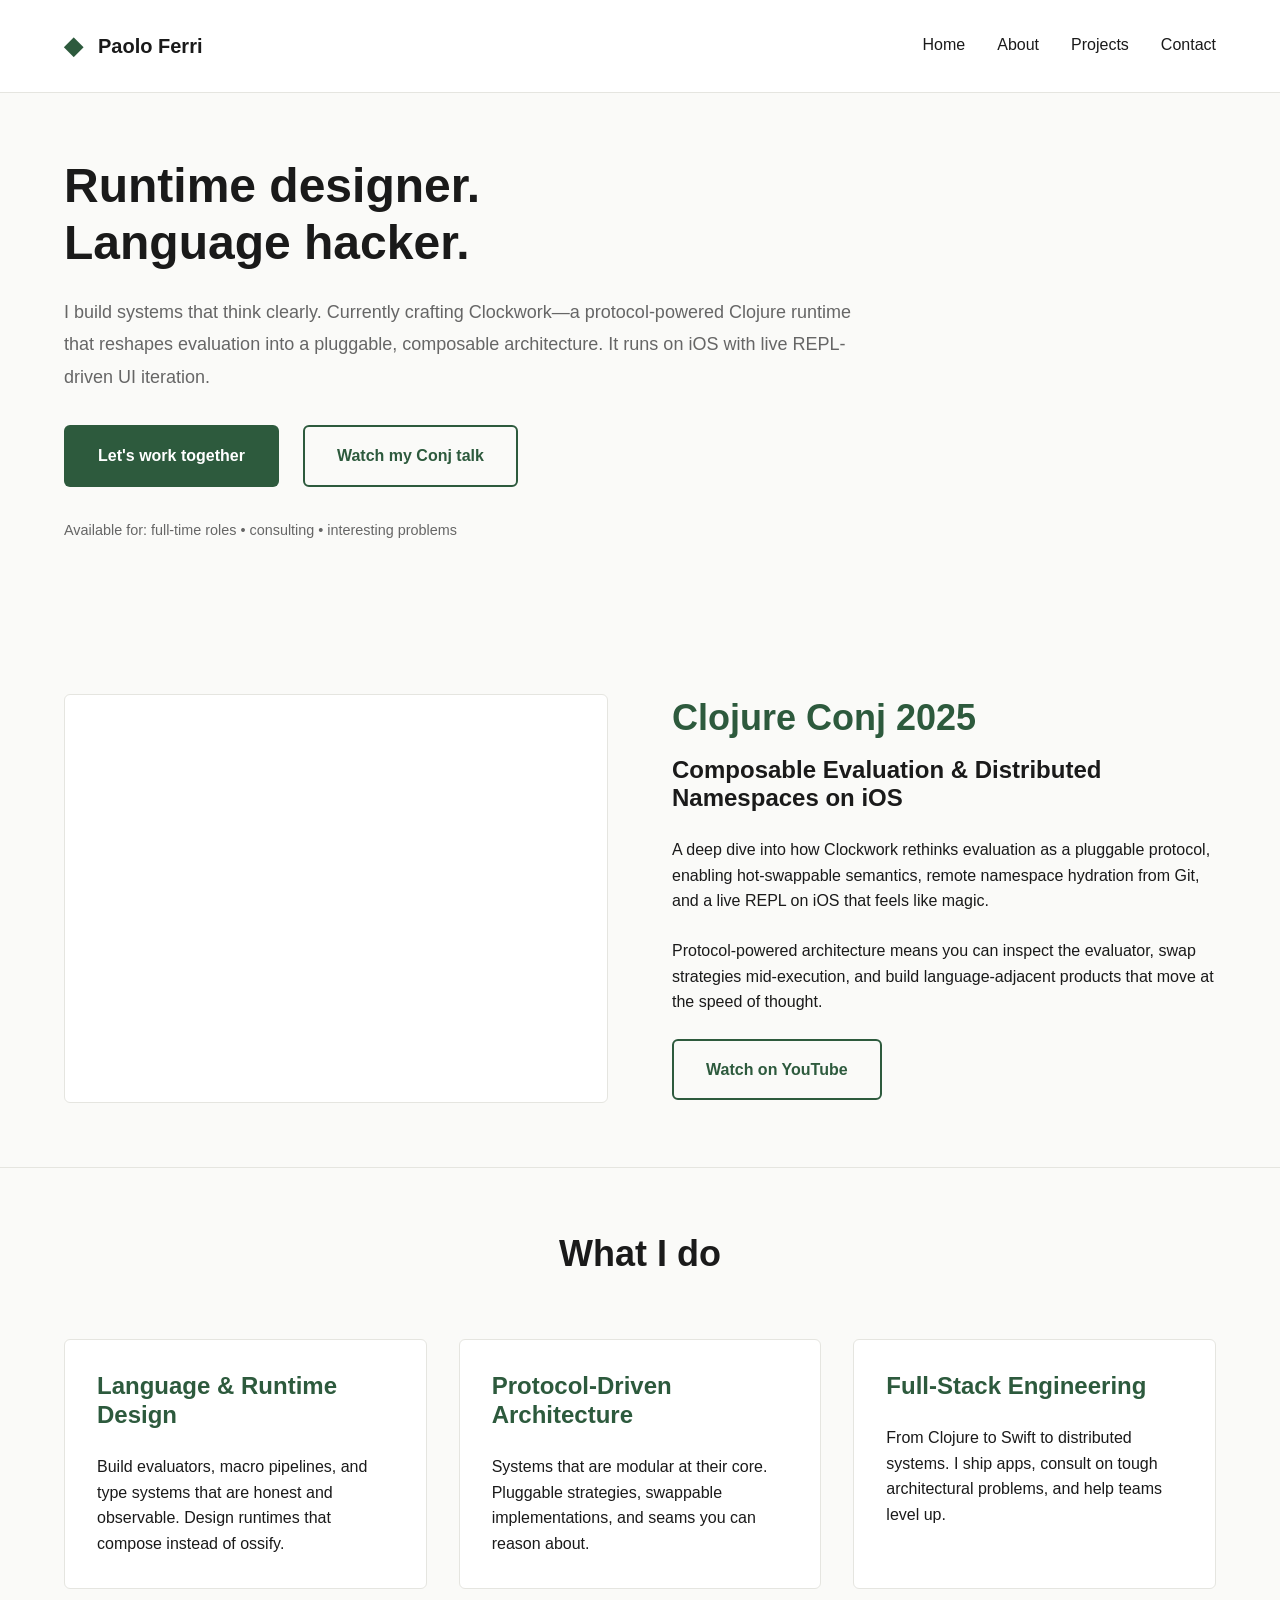
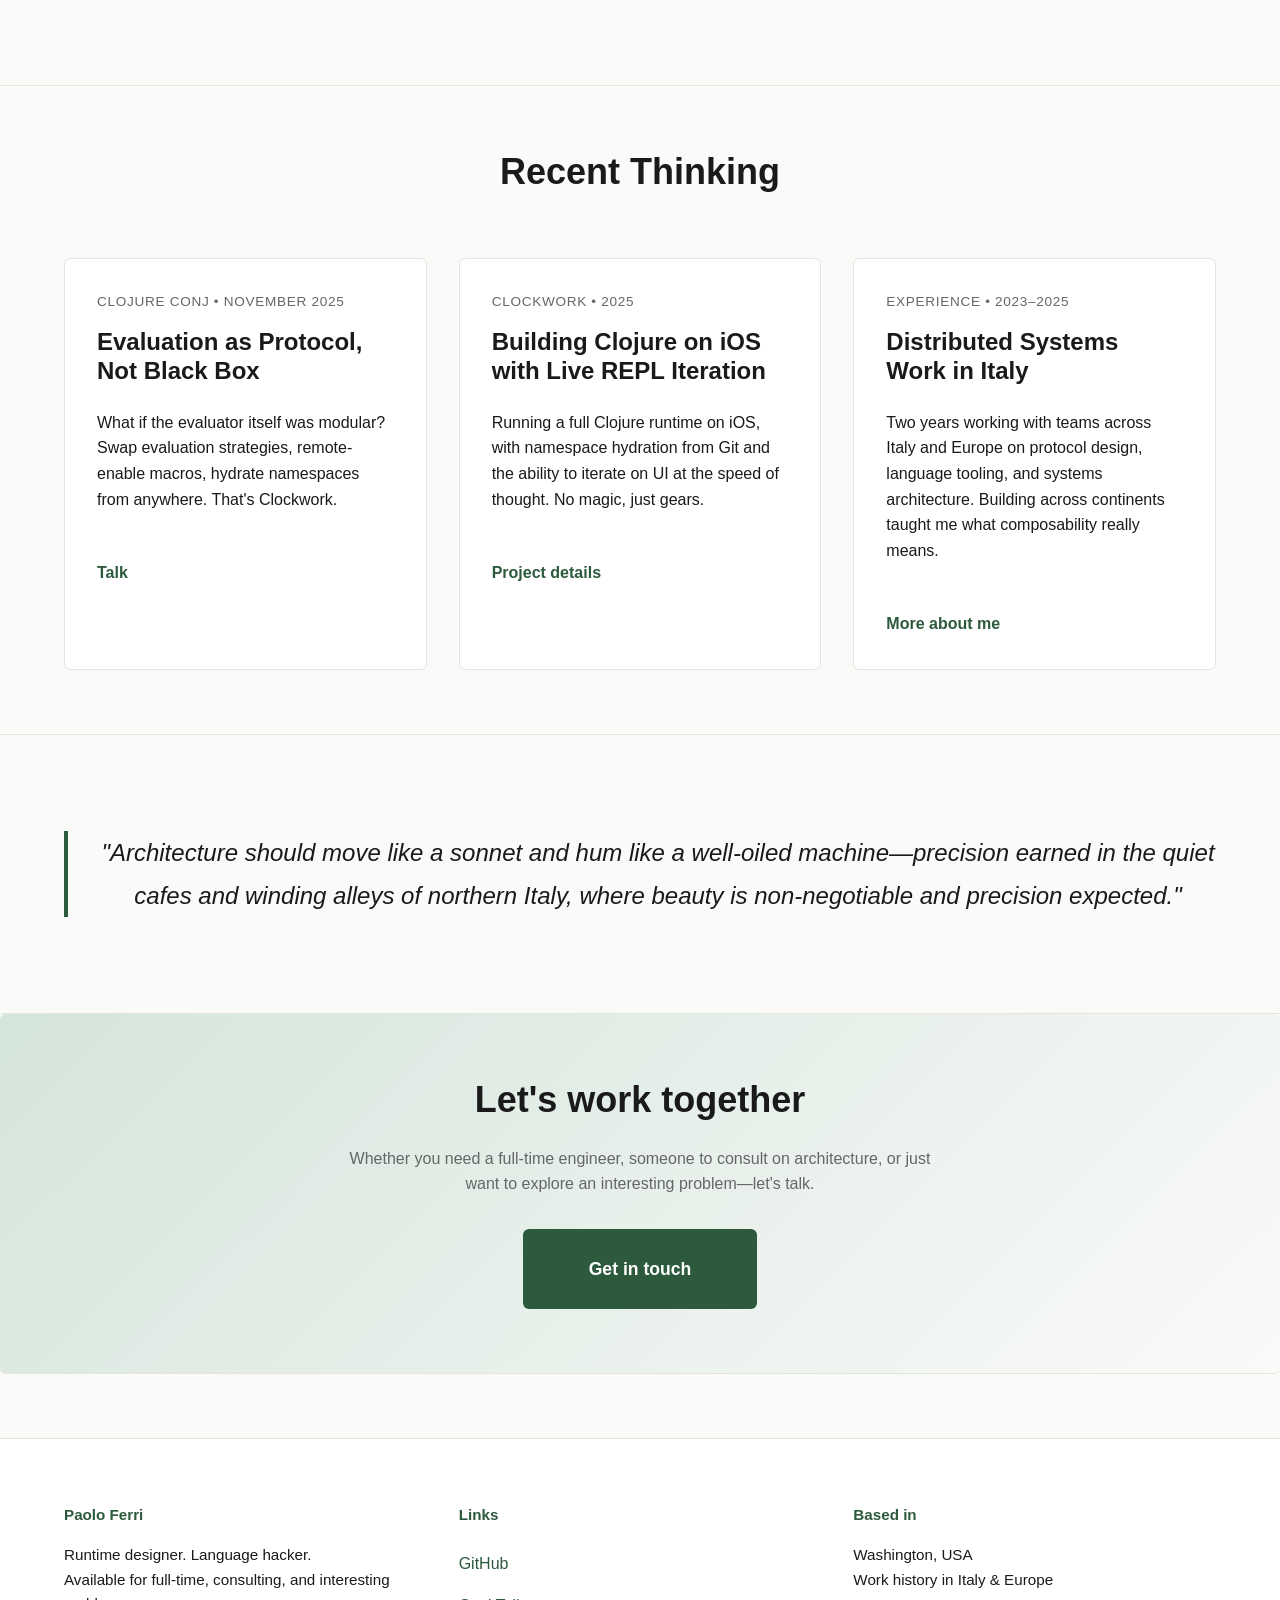
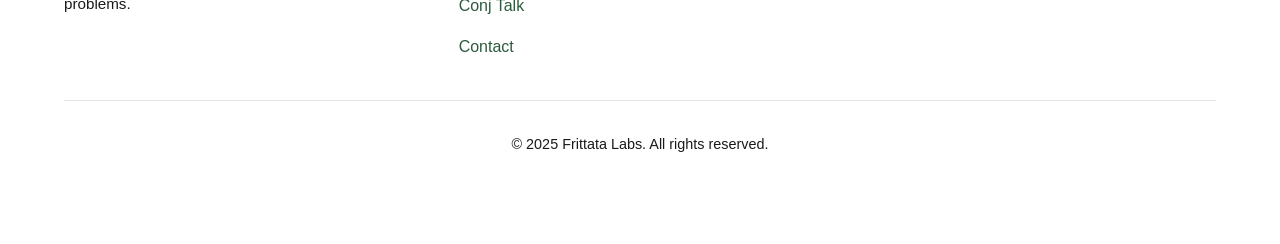
==== index.html @ f7609c2f "Rename homepage to index" ====
<!doctype html>
<html lang="en">
<head>
  <meta charset="utf-8">
  <meta name="viewport" content="width=device-width, initial-scale=1">
  <meta name="description" content="Runtime designer and language hacker. Building Clockwork—a protocol-powered Clojure runtime that runs on iOS with live REPL iteration. Available for full-time roles, consulting, and interesting problems.">
  <title>Paolo Ferri – Runtime Designer & Language Hacker</title>
  <link rel="stylesheet" href="/assets/css/styles.css">
  <script defer src="/assets/js/main.js"></script>
</head>
<body>
<header class="header">
  <div class="container">
    <nav class="nav">
      <a href="/" class="brand">
        <span class="brand-mark">◆</span>
        <span class="brand-name">Paolo Ferri</span>
      </a>
      <div class="nav-right">
        <button id="lang-toggle" class="lang-toggle" aria-label="Switch language">IT</button>
        <button id="nav-toggle" class="nav-toggle" aria-label="Toggle menu">Menu</button>
      </div>
      <div id="nav-menu" class="nav-menu">
        <a href="/">Home</a>
        <a href="/about.html">About</a>
        <a href="/projects.html">Projects</a>
        <a href="/contact.html">Contact</a>
      </div>
    </nav>
  </div>
</header>

<main>
  <!-- Hero -->
  <section class="hero">
    <div class="container">
      <div class="hero-content">
        <h1>Runtime designer.<br>Language hacker.</h1>
        <p class="tagline">I build systems that think clearly. Currently crafting Clockwork—a protocol-powered Clojure runtime that reshapes evaluation into a pluggable, composable architecture. It runs on iOS with live REPL-driven UI iteration.</p>
        <div class="hero-ctas">
          <a href="/contact.html" class="btn btn-primary">Let's work together</a>
          <a href="#featured-talk" class="btn btn-secondary">Watch my Conj talk</a>
        </div>
        <p class="availability">Available for: full-time roles • consulting • interesting problems</p>
      </div>
    </div>
  </section>

  <!-- Featured Talk -->
  <section id="featured-talk" class="section featured-talk">
    <div class="container">
      <div class="featured-talk-content">
        <div class="featured-talk-video">
          <div class="video-embed">
            <iframe 
              width="100%" 
              height="400" 
              src="https://www.youtube.com/embed/vOH_OlqHpXA" 
              title="Clockwork: Composable Evaluation & Distributed Namespaces on iOS"
              frameborder="0" 
              allow="accelerometer; autoplay; clipboard-write; encrypted-media; gyroscope; picture-in-picture" 
              allowfullscreen>
            </iframe>
          </div>
        </div>
        <div class="featured-talk-text">
          <h2>Clojure Conj 2025</h2>
          <h3>Composable Evaluation & Distributed Namespaces on iOS</h3>
          <p>A deep dive into how Clockwork rethinks evaluation as a pluggable protocol, enabling hot-swappable semantics, remote namespace hydration from Git, and a live REPL on iOS that feels like magic.</p>
          <p>Protocol-powered architecture means you can inspect the evaluator, swap strategies mid-execution, and build language-adjacent products that move at the speed of thought.</p>
          <a href="https://www.youtube.com/watch?v=vOH_OlqHpXA" class="btn btn-secondary" target="_blank" rel="noopener">Watch on YouTube</a>
        </div>
      </div>
    </div>
  </section>

  <!-- What I do -->
  <section class="section what-i-do">
    <div class="container">
      <h2>What I do</h2>
      <div class="grid grid-3">
        <div class="card">
          <h3>Language & Runtime Design</h3>
          <p>Build evaluators, macro pipelines, and type systems that are honest and observable. Design runtimes that compose instead of ossify.</p>
        </div>
        <div class="card">
          <h3>Protocol-Driven Architecture</h3>
          <p>Systems that are modular at their core. Pluggable strategies, swappable implementations, and seams you can reason about.</p>
        </div>
        <div class="card">
          <h3>Full-Stack Engineering</h3>
          <p>From Clojure to Swift to distributed systems. I ship apps, consult on tough architectural problems, and help teams level up.</p>
        </div>
      </div>
    </div>
  </section>

  <!-- Recent thinking -->
  <section class="section recent-thinking">
    <div class="container">
      <h2>Recent Thinking</h2>
      <div class="thinking-content">
        <article class="thinking-card">
          <div class="thinking-meta">Clojure Conj • November 2025</div>
          <h3>Evaluation as Protocol, Not Black Box</h3>
          <p>What if the evaluator itself was modular? Swap evaluation strategies, remote-enable macros, hydrate namespaces from anywhere. That's Clockwork.</p>
          <a href="https://www.youtube.com/watch?v=vOH_OlqHpXA" target="_blank" rel="noopener">Talk</a>
        </article>
        <article class="thinking-card">
          <div class="thinking-meta">Clockwork • 2025</div>
          <h3>Building Clojure on iOS with Live REPL Iteration</h3>
          <p>Running a full Clojure runtime on iOS, with namespace hydration from Git and the ability to iterate on UI at the speed of thought. No magic, just gears.</p>
          <a href="/projects.html">Project details</a>
        </article>
        <article class="thinking-card">
          <div class="thinking-meta">Experience • 2023–2025</div>
          <h3>Distributed Systems Work in Italy</h3>
          <p>Two years working with teams across Italy and Europe on protocol design, language tooling, and systems architecture. Building across continents taught me what composability really means.</p>
          <a href="/about.html">More about me</a>
        </article>
      </div>
    </div>
  </section>

  <!-- Philosophy -->
  <section class="section philosophy">
    <div class="container">
      <blockquote>
        <p>"Architecture should move like a sonnet and hum like a well-oiled machine—precision earned in the quiet cafes and winding alleys of northern Italy, where beauty is non-negotiable and precision expected."</p>
      </blockquote>
    </div>
  </section>

  <!-- CTA -->
  <section class="section cta-final">
    <div class="container">
      <h2>Let's work together</h2>
      <p>Whether you need a full-time engineer, someone to consult on architecture, or just want to explore an interesting problem—let's talk.</p>
      <a href="/contact.html" class="btn btn-primary btn-large">Get in touch</a>
    </div>
  </section>
</main>

<footer class="footer">
  <div class="container">
    <div class="footer-content">
      <div>
        <p><strong>Paolo Ferri</strong></p>
        <p>Runtime designer. Language hacker.<br>Available for full-time, consulting, and interesting problems.</p>
      </div>
      <div>
        <p><strong>Links</strong></p>
        <ul>
          <li><a href="https://github.com/frittatalabs" target="_blank" rel="noopener">GitHub</a></li>
          <li><a href="https://www.youtube.com/watch?v=vOH_OlqHpXA" target="_blank" rel="noopener">Conj Talk</a></li>
          <li><a href="/contact.html">Contact</a></li>
        </ul>
      </div>
      <div>
        <p><strong>Based in</strong></p>
        <p>Washington, USA<br>Work history in Italy & Europe</p>
      </div>
    </div>
    <div class="footer-bottom">
      <p>&copy; 2025 Frittata Labs. All rights reserved.</p>
    </div>
  </div>
</footer>
</body>
</html>
---- assets/css/styles.css ----
/* ========================================
   Root & Theme Variables
   ======================================== */

:root {
  --color-bg: #fafaf8;
  --color-surface: #ffffff;
  --color-text: #1a1a1a;
  --color-text-secondary: #666666;
  --color-border: #e5e5e0;
  --color-accent: #2d5a3d;
  --color-accent-light: #4a8560;
  --color-accent-muted: #d4e5dc;

  --font-family: -apple-system, BlinkMacSystemFont, "Segoe UI", Roboto, "Helvetica Neue", sans-serif;
  --font-mono: "Courier New", Courier, monospace;

  --spacing-xs: 0.5rem;
  --spacing-sm: 1rem;
  --spacing-md: 1.5rem;
  --spacing-lg: 2rem;
  --spacing-xl: 3rem;
  --spacing-2xl: 4rem;

  --border-radius: 6px;
  --transition: 0.2s ease;
}

/* Dark mode support (optional) */
@media (prefers-color-scheme: dark) {
  :root {
    --color-bg: #0f0f0f;
    --color-surface: #1a1a1a;
    --color-text: #f5f5f5;
    --color-text-secondary: #a0a0a0;
    --color-border: #333333;
    --color-accent: #5fb882;
    --color-accent-light: #7bc99f;
    --color-accent-muted: #1f4d32;
  }
}

/* ========================================
   Base Styles
   ======================================== */

* {
  margin: 0;
  padding: 0;
  box-sizing: border-box;
}

html {
  scroll-behavior: smooth;
}

body {
  font-family: var(--font-family);
  background-color: var(--color-bg);
  color: var(--color-text);
  line-height: 1.6;
  font-size: 16px;
}

a {
  color: var(--color-accent);
  text-decoration: none;
  transition: color var(--transition);
}

a:hover {
  color: var(--color-accent-light);
}

button {
  font-family: var(--font-family);
  cursor: pointer;
  border: none;
  background: none;
}

/* ========================================
   Typography
   ======================================== */

h1, h2, h3, h4, h5, h6 {
  line-height: 1.2;
  font-weight: 600;
  margin-bottom: var(--spacing-md);
}

h1 {
  font-size: 3rem;
  font-weight: 700;
}

h2 {
  font-size: 2.25rem;
}

h3 {
  font-size: 1.5rem;
}

h4 {
  font-size: 1.25rem;
}

p {
  margin-bottom: var(--spacing-md);
  color: var(--color-text);
}

.lead {
  font-size: 1.25rem;
  color: var(--color-text-secondary);
  line-height: 1.7;
}

.tagline {
  font-size: 1.125rem;
  color: var(--color-text-secondary);
  line-height: 1.8;
  margin-bottom: var(--spacing-lg);
}

/* ========================================
   Container & Layout
   ======================================== */

.container {
  max-width: 1200px;
  margin: 0 auto;
  padding: 0 var(--spacing-md);
}

.grid {
  display: grid;
  gap: var(--spacing-lg);
  margin: var(--spacing-lg) 0;
}

.grid-3 {
  grid-template-columns: repeat(auto-fit, minmax(320px, 1fr));
}

.grid-2 {
  grid-template-columns: repeat(auto-fit, minmax(400px, 1fr));
}

/* ========================================
   Header & Navigation
   ======================================== */

.header {
  background: var(--color-surface);
  border-bottom: 1px solid var(--color-border);
  position: sticky;
  top: 0;
  z-index: 100;
  backdrop-filter: blur(10px);
  background-color: rgba(255, 255, 255, 0.95);
}

@media (prefers-color-scheme: dark) {
  .header {
    background-color: rgba(26, 26, 26, 0.95);
  }
}

.nav {
  display: flex;
  justify-content: space-between;
  align-items: center;
  padding: var(--spacing-md) 0;
}

.brand {
  display: flex;
  align-items: center;
  gap: var(--spacing-sm);
  font-size: 1.25rem;
  font-weight: 700;
  color: var(--color-text);
  transition: opacity var(--transition);
}

.brand:hover {
  opacity: 0.8;
}

.brand-mark {
  font-size: 1.5rem;
  color: var(--color-accent);
}

.brand-name {
  color: var(--color-text);
}

.nav-right {
  display: flex;
  gap: var(--spacing-sm);
  align-items: center;
}

.nav-menu {
  display: flex;
  gap: var(--spacing-lg);
  align-items: center;
}

.nav-menu a {
  color: var(--color-text);
  font-weight: 500;
  transition: color var(--transition);
  padding: var(--spacing-xs) 0;
  border-bottom: 2px solid transparent;
}

.nav-menu a:hover {
  color: var(--color-accent);
  border-bottom-color: var(--color-accent);
}

.lang-toggle,
.nav-toggle {
  display: none;
  background: none;
  border: none;
  font-weight: 600;
  color: var(--color-accent);
  cursor: pointer;
  font-size: 0.9rem;
}

@media (max-width: 768px) {
  .nav-menu {
    display: none;
    position: absolute;
    top: 100%;
    left: 0;
    right: 0;
    flex-direction: column;
    gap: 0;
    background: var(--color-surface);
    border-bottom: 1px solid var(--color-border);
    padding: var(--spacing-md);
  }

  .nav-menu.open {
    display: flex;
  }

  .nav-toggle {
    display: block;
  }

  .lang-toggle {
    display: block;
  }
}

/* ========================================
   Hero Section
   ======================================== */

.hero {
  padding: var(--spacing-2xl) 0;
}

.hero-content {
  max-width: 800px;
}

.hero h1 {
  color: var(--color-text);
  margin-bottom: var(--spacing-md);
}

.availability {
  font-size: 0.9rem;
  color: var(--color-text-secondary);
  margin-top: var(--spacing-md);
}

/* ========================================
   Buttons
   ======================================== */

.btn {
  display: inline-block;
  padding: var(--spacing-sm) var(--spacing-lg);
  border-radius: var(--border-radius);
  font-weight: 600;
  transition: all var(--transition);
  text-align: center;
  cursor: pointer;
  border: 2px solid transparent;
}

.btn-primary {
  background-color: var(--color-accent);
  color: white;
}

.btn-primary:hover {
  background-color: var(--color-accent-light);
  transform: translateY(-2px);
}

.btn-secondary {
  color: var(--color-accent);
  border-color: var(--color-accent);
}

.btn-secondary:hover {
  background-color: var(--color-accent-muted);
}

.btn-large {
  padding: var(--spacing-md) var(--spacing-2xl);
  font-size: 1.1rem;
}

.hero-ctas {
  display: flex;
  gap: var(--spacing-md);
  margin: var(--spacing-lg) 0;
  flex-wrap: wrap;
}

/* ========================================
   Sections
   ======================================== */

.section {
  padding: var(--spacing-2xl) 0;
  border-bottom: 1px solid var(--color-border);
}

.page-header {
  padding: var(--spacing-2xl) 0;
  text-align: center;
}

.page-header h1 {
  margin-bottom: var(--spacing-md);
}

/* ========================================
   Cards
   ======================================== */

.card {
  background: var(--color-surface);
  border: 1px solid var(--color-border);
  border-radius: var(--border-radius);
  padding: var(--spacing-lg);
  transition: all var(--transition);
}

.card:hover {
  border-color: var(--color-accent);
  box-shadow: 0 4px 12px rgba(45, 90, 61, 0.1);
}

.card h3 {
  margin-top: 0;
}

.card p:last-child {
  margin-bottom: 0;
}

/* ========================================
   Featured Talk Section
   ======================================== */

.featured-talk-content {
  display: grid;
  grid-template-columns: 1fr 1fr;
  gap: var(--spacing-2xl);
  align-items: center;
}

@media (max-width: 900px) {
  .featured-talk-content {
    grid-template-columns: 1fr;
  }
}

.video-embed {
  background: var(--color-surface);
  border: 1px solid var(--color-border);
  border-radius: var(--border-radius);
  overflow: hidden;
}

.featured-talk-text h2 {
  color: var(--color-accent);
  margin-bottom: var(--spacing-sm);
}

.featured-talk-text h3 {
  margin-bottom: var(--spacing-md);
}

/* ========================================
   What I Do / Cards
   ======================================== */

.what-i-do h2,
.philosophy h2,
.recent-thinking h2 {
  text-align: center;
  margin-bottom: var(--spacing-2xl);
}

.card h3 {
  color: var(--color-accent);
}

/* ========================================
   Recent Thinking
   ======================================== */

.thinking-content {
  display: grid;
  grid-template-columns: repeat(auto-fit, minmax(300px, 1fr));
  gap: var(--spacing-lg);
}

.thinking-card {
  background: var(--color-surface);
  border: 1px solid var(--color-border);
  border-radius: var(--border-radius);
  padding: var(--spacing-lg);
  transition: all var(--transition);
}

.thinking-card:hover {
  border-color: var(--color-accent);
  box-shadow: 0 4px 12px rgba(45, 90, 61, 0.1);
}

.thinking-meta {
  font-size: 0.85rem;
  color: var(--color-text-secondary);
  text-transform: uppercase;
  letter-spacing: 0.05em;
  margin-bottom: var(--spacing-sm);
}

.thinking-card h3 {
  margin-top: 0;
  color: var(--color-text);
}

.thinking-card a {
  display: inline-block;
  margin-top: var(--spacing-md);
  font-weight: 600;
}

/* ========================================
   Philosophy
   ======================================== */

.philosophy blockquote {
  font-size: 1.5rem;
  font-style: italic;
  text-align: center;
  color: var(--color-text);
  line-height: 1.8;
  border-left: 4px solid var(--color-accent);
  padding-left: var(--spacing-lg);
  margin: var(--spacing-lg) 0;
}

.philosophy-section h2 {
  text-align: center;
  margin-bottom: var(--spacing-2xl);
}

.philosophy-grid {
  display: grid;
  grid-template-columns: repeat(auto-fit, minmax(280px, 1fr));
  gap: var(--spacing-lg);
}

.philosophy-card {
  background: var(--color-surface);
  border: 1px solid var(--color-border);
  border-radius: var(--border-radius);
  padding: var(--spacing-lg);
  border-left: 4px solid var(--color-accent);
}

.philosophy-card h3 {
  color: var(--color-accent);
  margin-top: 0;
}

/* ========================================
   Experience Highlights
   ======================================== */

.highlights-grid {
  display: grid;
  grid-template-columns: repeat(auto-fit, minmax(250px, 1fr));
  gap: var(--spacing-lg);
  margin: var(--spacing-2xl) 0;
}

.highlight-card {
  background: var(--color-surface);
  border: 1px solid var(--color-border);
  border-radius: var(--border-radius);
  padding: var(--spacing-lg);
  border-left: 4px solid var(--color-accent);
}

.highlight-year {
  font-size: 1.5rem;
  font-weight: 700;
  color: var(--color-accent);
  margin-bottom: var(--spacing-sm);
}

.highlight-text h4 {
  margin: var(--spacing-md) 0 var(--spacing-sm) 0;
  color: var(--color-text);
}

.highlight-text p {
  font-size: 0.95rem;
  margin-bottom: 0;
}

/* ========================================
   Skills
   ======================================== */

.skills-grid {
  display: grid;
  grid-template-columns: repeat(auto-fit, minmax(250px, 1fr));
  gap: var(--spacing-lg);
  margin: var(--spacing-2xl) 0;
}

.skill-group {
  background: var(--color-surface);
  border: 1px solid var(--color-border);
  border-radius: var(--border-radius);
  padding: var(--spacing-lg);
}

.skill-group h4 {
  color: var(--color-accent);
  margin-bottom: var(--spacing-md);
  margin-top: 0;
}

.skill-group ul {
  list-style: none;
  padding: 0;
}

.skill-group li {
  padding: var(--spacing-xs) 0;
  color: var(--color-text-secondary);
}

.skill-group li:before {
  content: "→ ";
  color: var(--color-accent);
  margin-right: var(--spacing-sm);
}

/* ========================================
   CTA Section
   ======================================== */

.cta-final {
  text-align: center;
  background: linear-gradient(135deg, var(--color-accent-muted), transparent);
  border-radius: var(--border-radius);
  padding: var(--spacing-2xl);
}

.cta-final h2 {
  margin-bottom: var(--spacing-md);
}

.cta-final p {
  margin-bottom: var(--spacing-lg);
  color: var(--color-text-secondary);
  max-width: 600px;
  margin-left: auto;
  margin-right: auto;
}

/* ========================================
   Content Layout
   ======================================== */

.content-wide {
  max-width: 800px;
}

.content-wide h3 {
  margin-top: var(--spacing-2xl);
  margin-bottom: var(--spacing-md);
  color: var(--color-accent);
}

.content-wide ul {
  list-style: none;
  padding: 0;
  margin-bottom: var(--spacing-lg);
}

.content-wide li {
  padding: var(--spacing-sm) 0 var(--spacing-sm) var(--spacing-lg);
  border-left: 3px solid var(--color-accent);
  padding-left: var(--spacing-lg);
  position: relative;
}

/* ========================================
   Footer
   ======================================== */

.footer {
  background: var(--color-surface);
  border-top: 1px solid var(--color-border);
  padding: var(--spacing-2xl) 0;
  margin-top: var(--spacing-2xl);
}

.footer-content {
  display: grid;
  grid-template-columns: repeat(auto-fit, minmax(200px, 1fr));
  gap: var(--spacing-lg);
  margin-bottom: var(--spacing-lg);
}

.footer-content p {
  font-size: 0.95rem;
  margin-bottom: var(--spacing-sm);
}

.footer-content strong {
  color: var(--color-accent);
  display: block;
  margin-bottom: var(--spacing-sm);
}

.footer-content ul {
  list-style: none;
  padding: 0;
}

.footer-content li {
  padding: var(--spacing-xs) 0;
}

.footer-content a {
  color: var(--color-accent);
  font-weight: 500;
}

.footer-bottom {
  text-align: center;
  padding-top: var(--spacing-lg);
  border-top: 1px solid var(--color-border);
  color: var(--color-text-secondary);
  font-size: 0.9rem;
}

/* ========================================
   Utility Classes
   ======================================== */

.meta {
  font-size: 0.9rem;
  color: var(--color-text-secondary);
}

/* ========================================
   Responsive
   ======================================== */

/* ========================================
   Projects Page
   ======================================== */

.project-hero {
  margin: var(--spacing-2xl) 0;
}

.project-content h2 {
  color: var(--color-accent);
  margin-bottom: var(--spacing-sm);
}

.project-content h3 {
  font-size: 1.5rem;
  font-weight: 500;
  color: var(--color-text-secondary);
  margin-bottom: var(--spacing-lg);
  margin-top: 0;
}

.project-content h4 {
  color: var(--color-accent);
  margin-top: var(--spacing-lg);
  margin-bottom: var(--spacing-md);
}

.feature-list {
  list-style: none;
  padding: 0;
  margin: var(--spacing-lg) 0;
}

.feature-list li {
  padding: var(--spacing-sm) 0 var(--spacing-sm) var(--spacing-lg);
  border-left: 3px solid var(--color-accent);
  position: relative;
}

.feature-list strong {
  color: var(--color-accent);
}

.project-ctas {
  display: flex;
  gap: var(--spacing-md);
  margin: var(--spacing-lg) 0;
  flex-wrap: wrap;
}

.philosophy-insight {
  background: var(--color-accent-muted);
  border-left: 4px solid var(--color-accent);
  padding: var(--spacing-lg);
  border-radius: var(--border-radius);
  margin-top: var(--spacing-2xl);
}

.philosophy-insight h4 {
  color: var(--color-accent);
  margin-top: 0;
}

/* ========================================
   Contact Page
   ======================================== */

.contact-grid {
  display: grid;
  grid-template-columns: 2fr 1fr;
  gap: var(--spacing-2xl);
  margin: var(--spacing-2xl) 0;
}

@media (max-width: 900px) {
  .contact-grid {
    grid-template-columns: 1fr;
  }
}

.contact-form-wrapper h2 {
  margin-bottom: var(--spacing-lg);
}

.contact-form {
  display: flex;
  flex-direction: column;
  gap: var(--spacing-lg);
}

.form-group {
  display: flex;
  flex-direction: column;
  gap: var(--spacing-sm);
}

.form-group label {
  font-weight: 600;
  color: var(--color-text);
}

.form-group input,
.form-group textarea {
  padding: var(--spacing-sm);
  border: 1px solid var(--color-border);
  border-radius: var(--border-radius);
  background: var(--color-surface);
  color: var(--color-text);
  font-family: var(--font-family);
  font-size: 1rem;
  transition: border-color var(--transition);
}

.form-group input:focus,
.form-group textarea:focus {
  outline: none;
  border-color: var(--color-accent);
  box-shadow: 0 0 0 2px rgba(45, 90, 61, 0.1);
}

/* Form error & success feedback */

.form-success {
  background-color: #d4edda;
  color: #155724;
  border: 1px solid #c3e6cb;
  border-radius: var(--border-radius);
  padding: var(--spacing-lg);
  margin-bottom: var(--spacing-lg);
}

@media (prefers-color-scheme: dark) {
  .form-success {
    background-color: #1f4d32;
    color: #5fb882;
    border-color: #3d6b4a;
  }
}

.form-success p {
  margin-bottom: 0;
}

.form-error {
  background-color: #f8d7da;
  color: #721c24;
  border: 1px solid #f5c6cb;
  border-radius: var(--border-radius);
  padding: var(--spacing-lg);
  margin-bottom: var(--spacing-lg);
  min-height: 20px;
}

@media (prefers-color-scheme: dark) {
  .form-error {
    background-color: #4d2125;
    color: #f8a5a5;
    border-color: #6b3d41;
  }
}

.field-error {
  display: block;
  color: #dc3545;
  font-size: 0.85rem;
  margin-top: var(--spacing-xs);
}

@media (prefers-color-scheme: dark) {
  .field-error {
    color: #f8a5a5;
  }
}

/* Disabled submit button state */

button[data-fs-submit-btn]:disabled {
  opacity: 0.6;
  cursor: not-allowed;
}

.contact-info h2 {
  margin-bottom: var(--spacing-lg);
}

.info-card {
  background: var(--color-surface);
  border: 1px solid var(--color-border);
  border-radius: var(--border-radius);
  padding: var(--spacing-lg);
  margin-bottom: var(--spacing-lg);
}

.info-card h4 {
  color: var(--color-accent);
  margin: 0 0 var(--spacing-sm) 0;
}

.info-card p {
  margin-bottom: var(--spacing-sm);
}

.info-card p:last-child {
  margin-bottom: 0;
}

.info-card a {
  font-weight: 600;
}

/* ========================================
   Responsive
   ======================================== */

@media (max-width: 768px) {
  h1 {
    font-size: 2rem;
  }

  h2 {
    font-size: 1.5rem;
  }

  .hero {
    padding: var(--spacing-xl) 0;
  }

  .section {
    padding: var(--spacing-xl) 0;
  }

  .hero-ctas {
    flex-direction: column;
  }

  .hero-ctas .btn {
    width: 100%;
  }

  .featured-talk-content {
    gap: var(--spacing-lg);
  }

  .project-ctas {
    flex-direction: column;
  }

  .project-ctas .btn {
    width: 100%;
  }
}
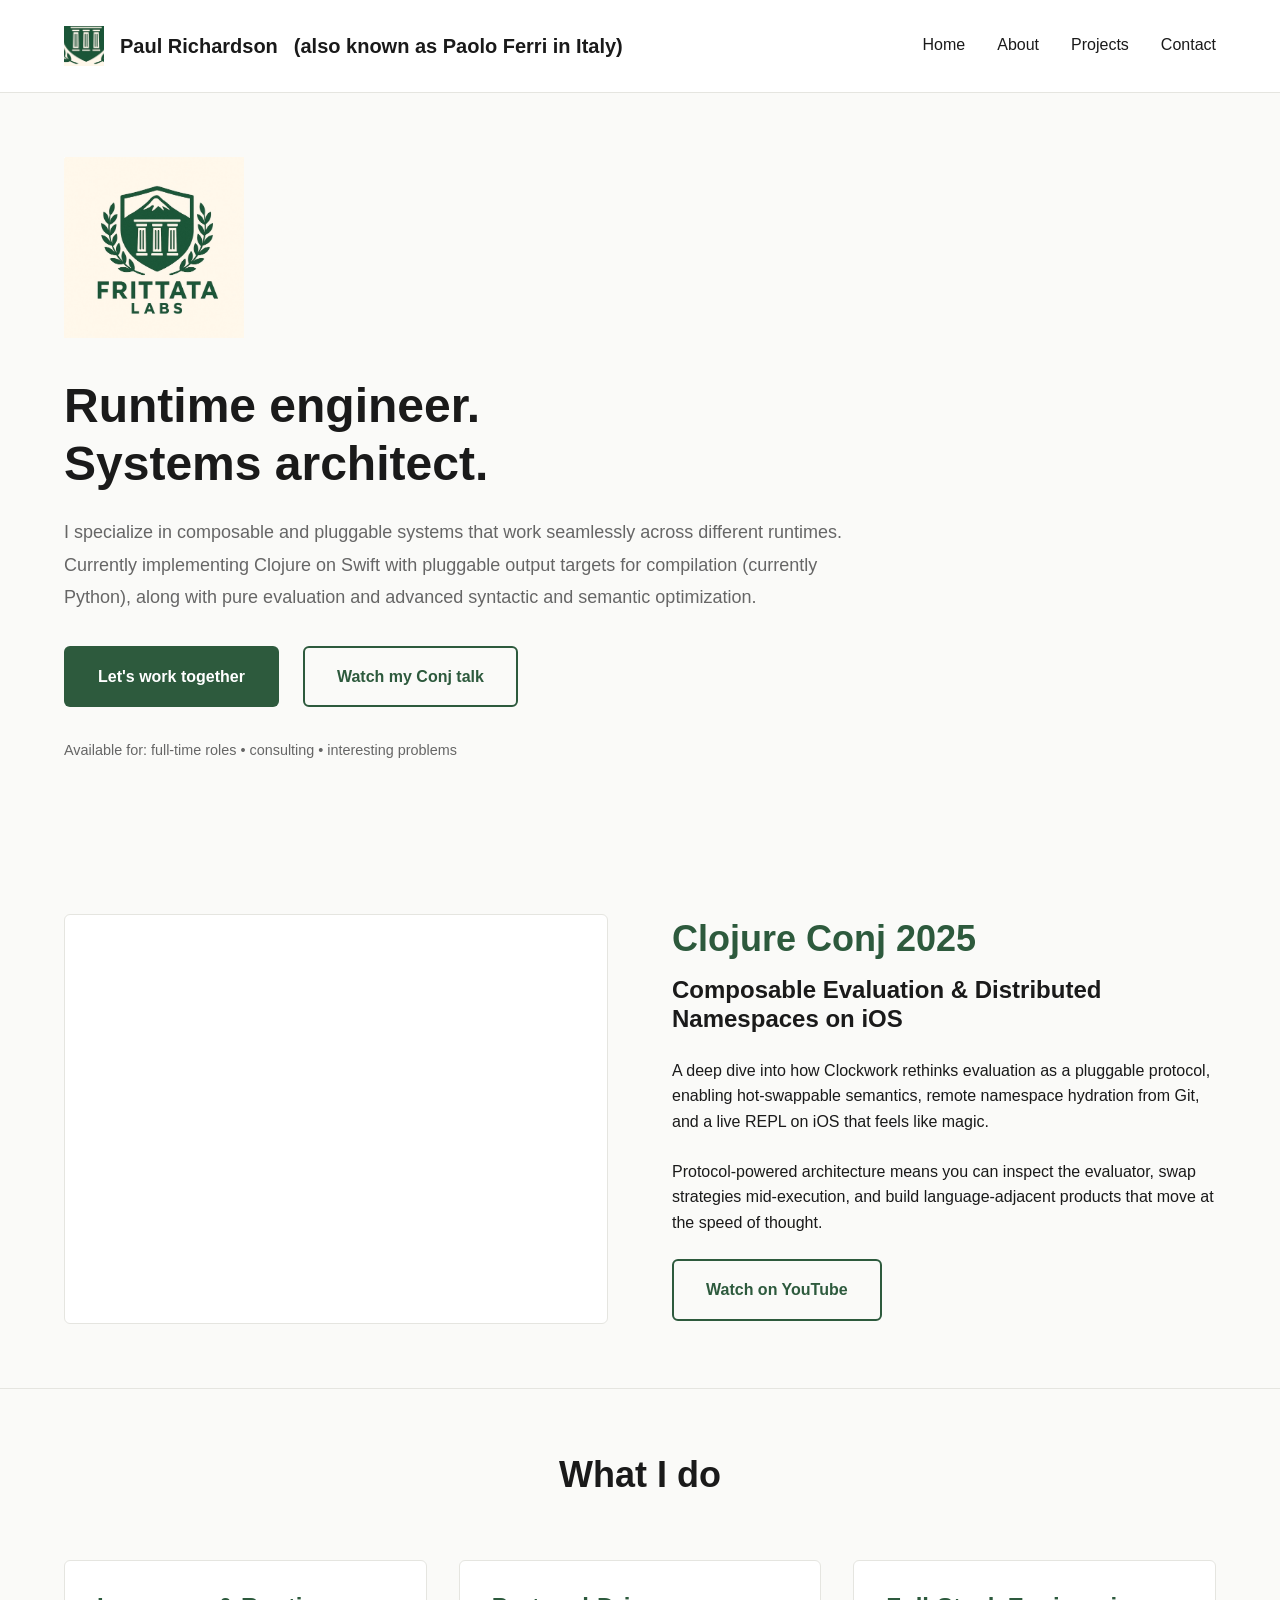
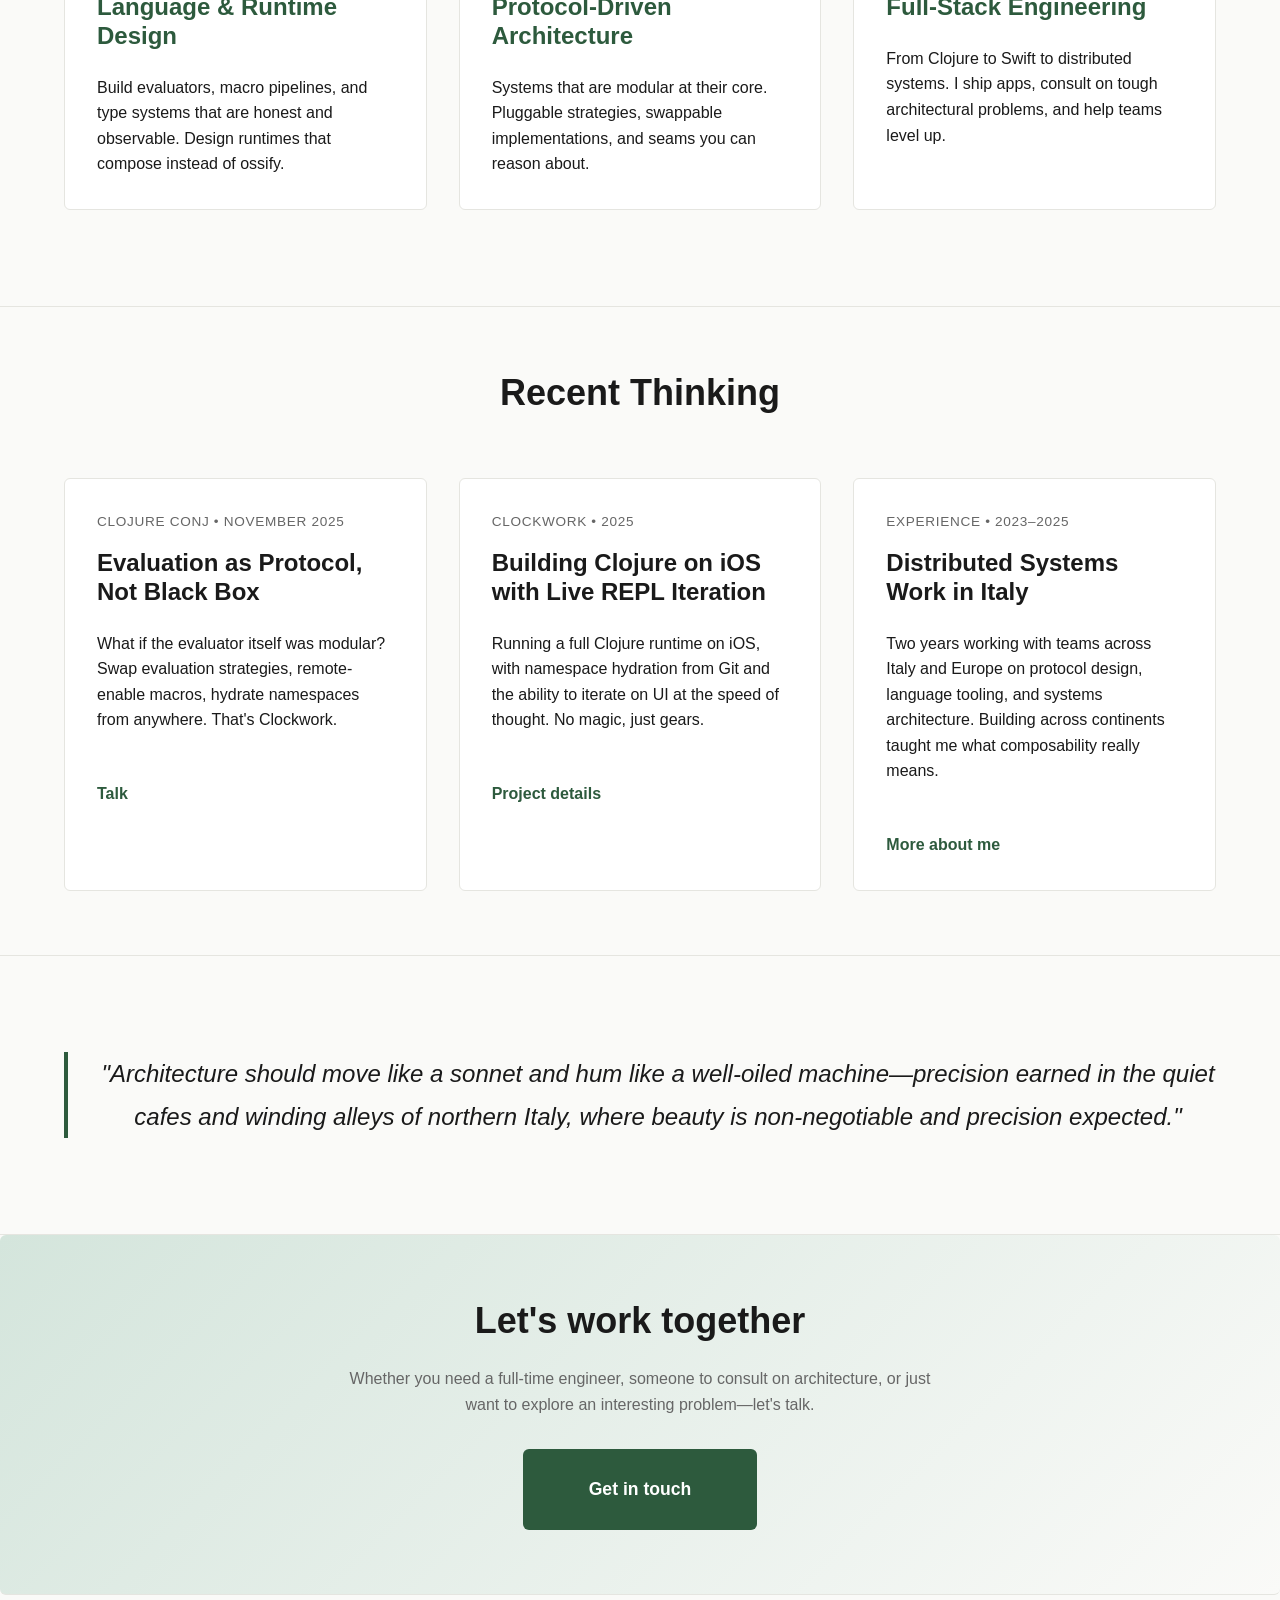
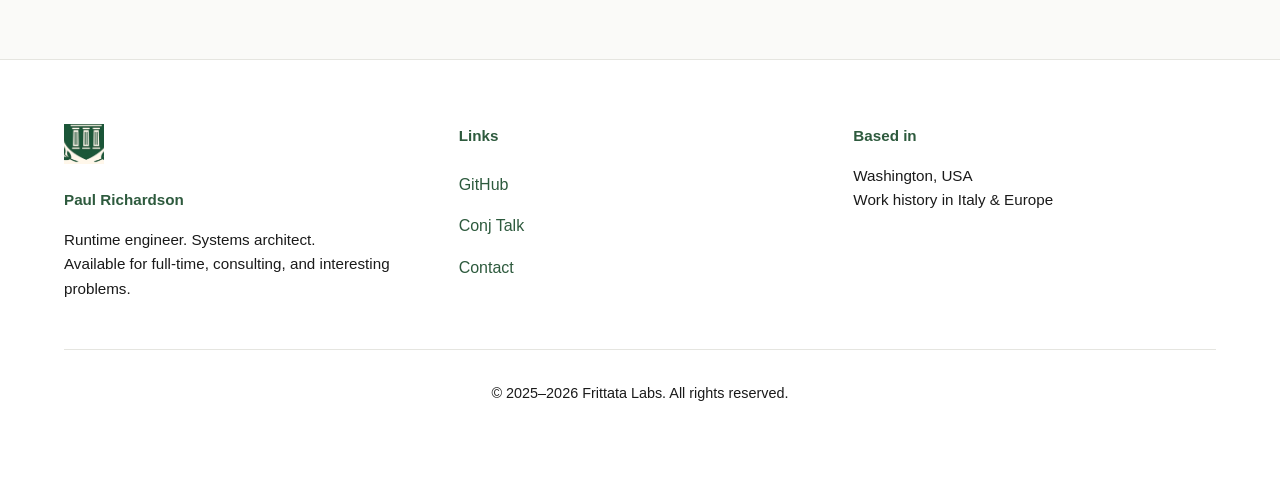
==== commit 49cb7ca2: "add new (amazing!) logo ;) other site updates" ====
--- a/index.html
+++ b/index.html
@@ -13,8 +13,11 @@
   <div class="container">
     <nav class="nav">
       <a href="/" class="brand">
-        <span class="brand-mark">◆</span>
-        <span class="brand-name">Paolo Ferri</span>
+        <div class="logo-shield">
+          <img src="/assets/images/logo.png" alt="Frittata Labs">
+        </div>
+        <span class="brand-name">Paul Richardson</span>
+        <span class="brand-sub">(also known as Paolo Ferri in Italy)</span>
       </a>
       <div class="nav-right">
         <button id="lang-toggle" class="lang-toggle" aria-label="Switch language">IT</button>
@@ -35,8 +38,11 @@
   <section class="hero">
     <div class="container">
       <div class="hero-content">
-        <h1>Runtime designer.<br>Language hacker.</h1>
-        <p class="tagline">I build systems that think clearly. Currently crafting Clockwork—a protocol-powered Clojure runtime that reshapes evaluation into a pluggable, composable architecture. It runs on iOS with live REPL-driven UI iteration.</p>
+        <div style="margin-bottom: var(--spacing-lg);">
+          <img src="/assets/images/logo.png" alt="Frittata Labs logo" style="max-width: 180px; height: auto;">
+        </div>
+        <h1>Runtime engineer.<br>Systems architect.</h1>
+        <p class="tagline">I specialize in composable and pluggable systems that work seamlessly across different runtimes. Currently implementing Clojure on Swift with pluggable output targets for compilation (currently Python), along with pure evaluation and advanced syntactic and semantic optimization.</p>
         <div class="hero-ctas">
           <a href="/contact.html" class="btn btn-primary">Let's work together</a>
           <a href="#featured-talk" class="btn btn-secondary">Watch my Conj talk</a>
@@ -145,8 +151,11 @@
   <div class="container">
     <div class="footer-content">
       <div>
-        <p><strong>Paolo Ferri</strong></p>
-        <p>Runtime designer. Language hacker.<br>Available for full-time, consulting, and interesting problems.</p>
+        <div class="logo-shield" style="margin-bottom: var(--spacing-md);">
+          <img src="/assets/images/logo.png" alt="Frittata Labs">
+        </div>
+        <p><strong>Paul Richardson</strong></p>
+        <p>Runtime engineer. Systems architect.<br>Available for full-time, consulting, and interesting problems.</p>
       </div>
       <div>
         <p><strong>Links</strong></p>
@@ -162,7 +171,7 @@
       </div>
     </div>
     <div class="footer-bottom">
-      <p>&copy; 2025 Frittata Labs. All rights reserved.</p>
+      <p>&copy; 2025–2026 Frittata Labs. All rights reserved.</p>
     </div>
   </div>
 </footer>
--- a/assets/css/styles.css
+++ b/assets/css/styles.css
@@ -192,6 +192,24 @@
 .brand-mark {
   font-size: 1.5rem;
   color: var(--color-accent);
+}
+
+/* Logo shield styling - crops PNG to show only shield, not text */
+.logo-shield {
+  width: 40px;
+  height: 40px;
+  display: flex;
+  align-items: center;
+  justify-content: center;
+  overflow: hidden;
+}
+
+.logo-shield img {
+  width: 120px;
+  height: auto;
+  object-fit: cover;
+  object-position: center 15%;
+  display: block;
 }
 
 .brand-name {
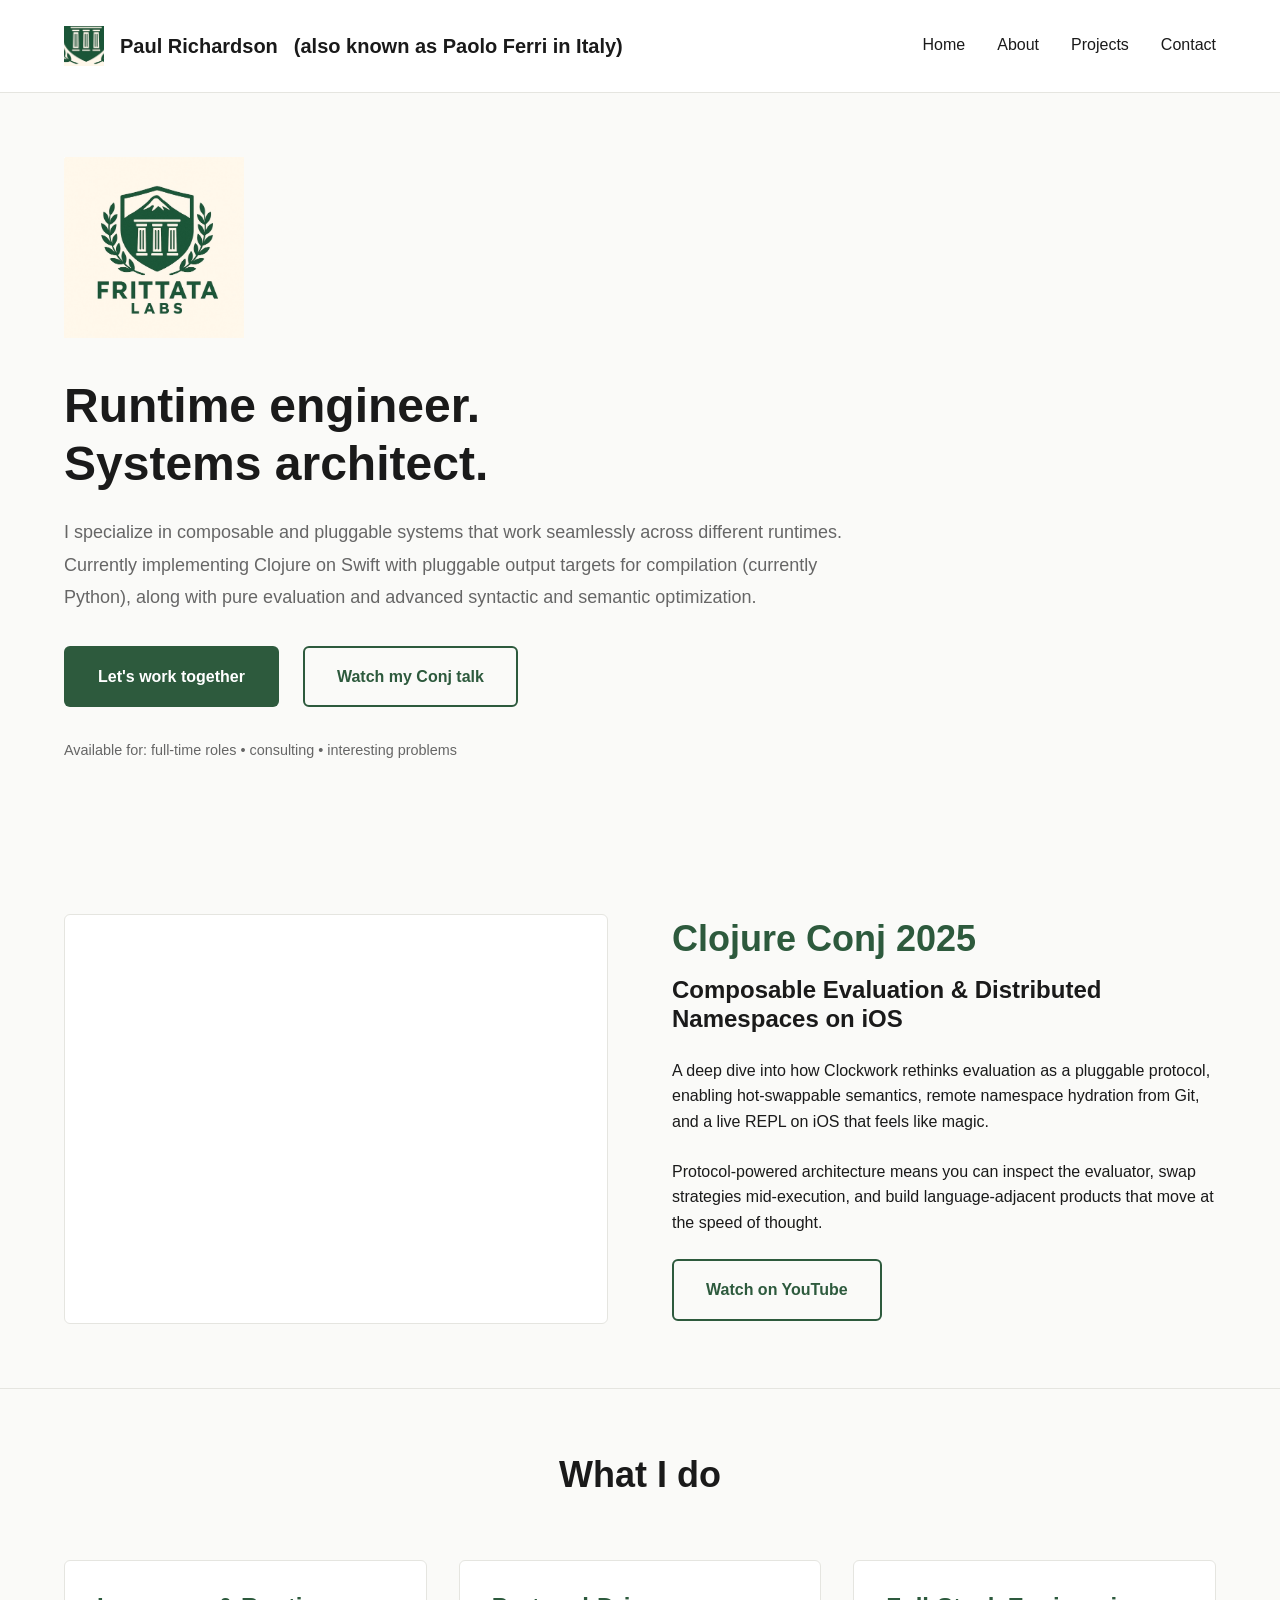
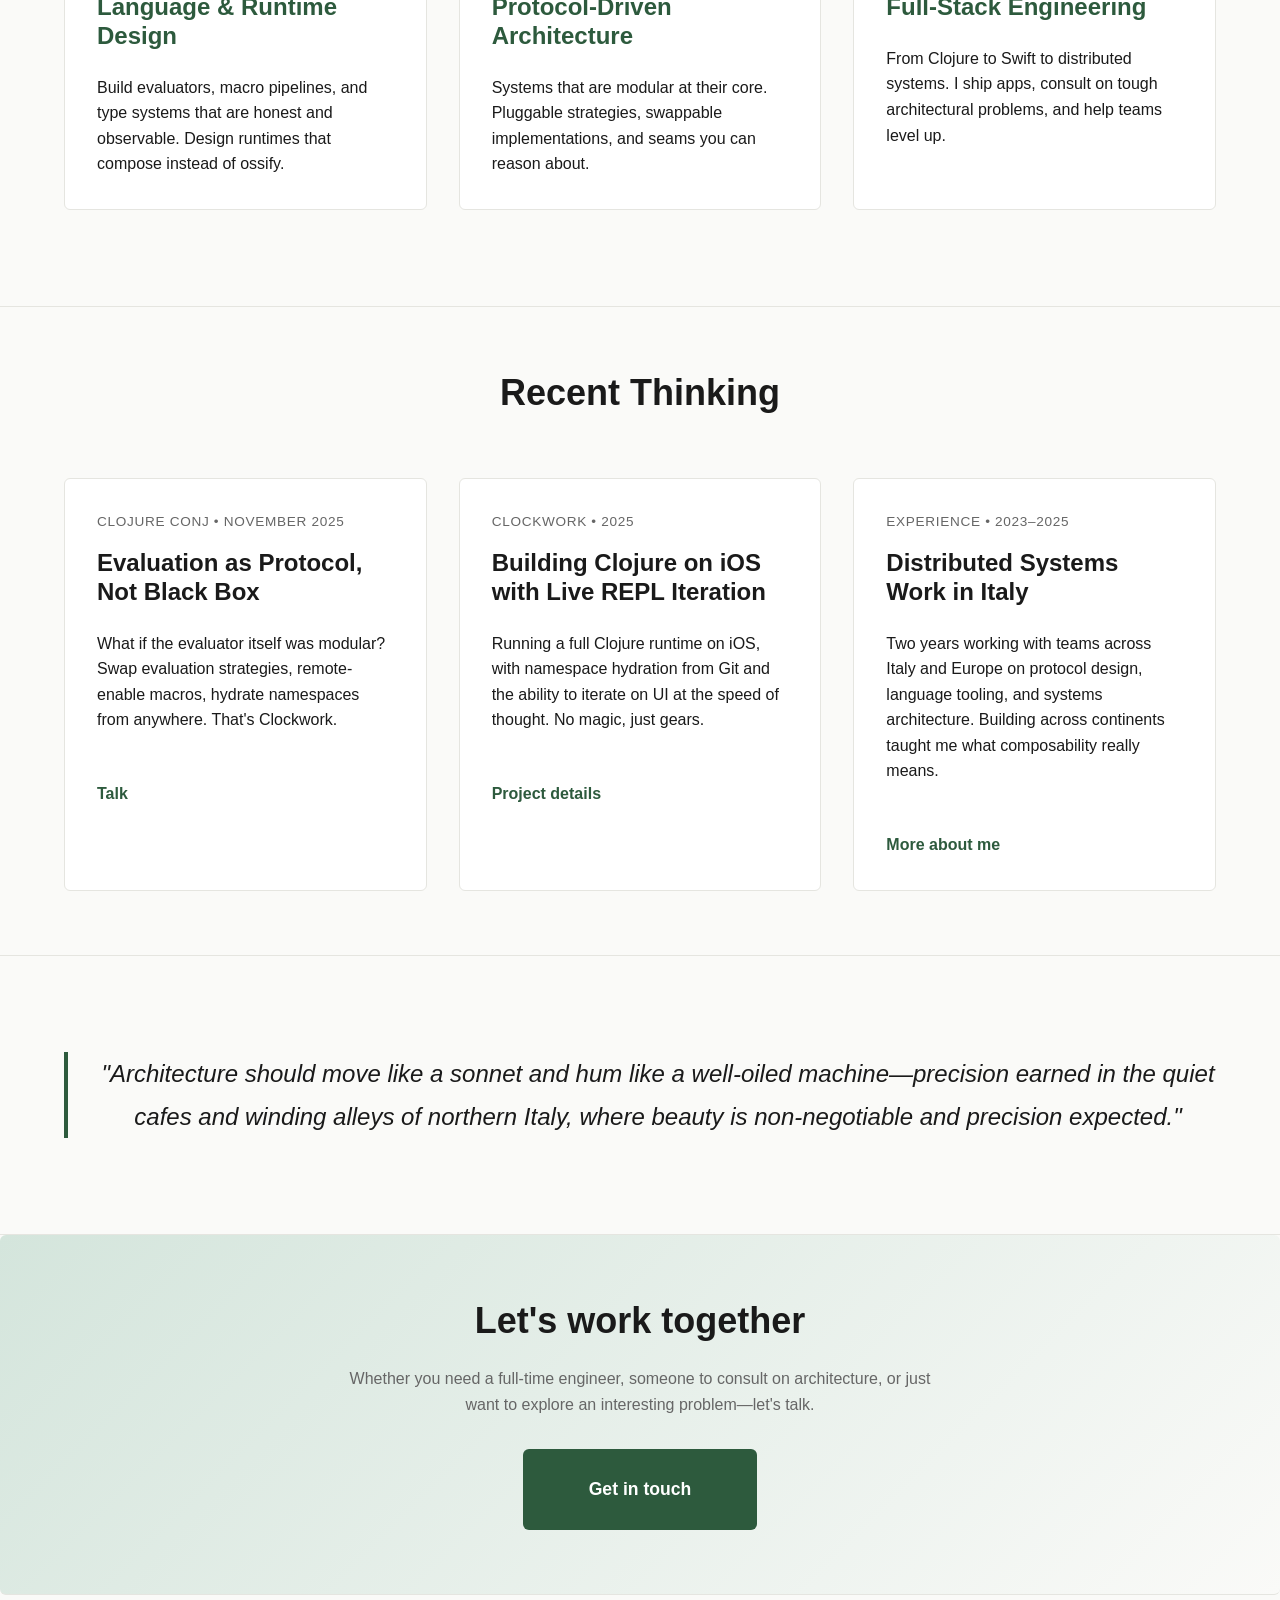
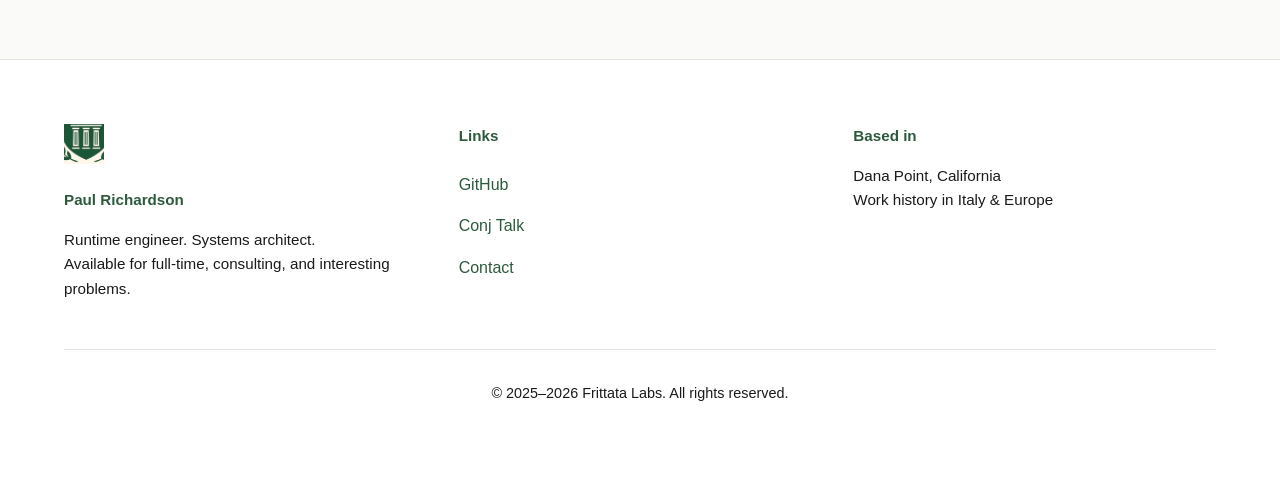
==== commit a8d9a138: "living in Dana Point for a few months, update website logo" ====
--- a/index.html
+++ b/index.html
@@ -167,7 +167,7 @@
       </div>
       <div>
         <p><strong>Based in</strong></p>
-        <p>Washington, USA<br>Work history in Italy & Europe</p>
+        <p>Dana Point, California<br>Work history in Italy & Europe</p>
       </div>
     </div>
     <div class="footer-bottom">
--- a/assets/css/styles.css
+++ b/assets/css/styles.css
@@ -208,7 +208,7 @@
   width: 120px;
   height: auto;
   object-fit: cover;
-  object-position: center 15%;
+  object-position: center 0%;
   display: block;
 }
 
@@ -960,4 +960,4 @@
   .project-ctas .btn {
     width: 100%;
   }
-}+}
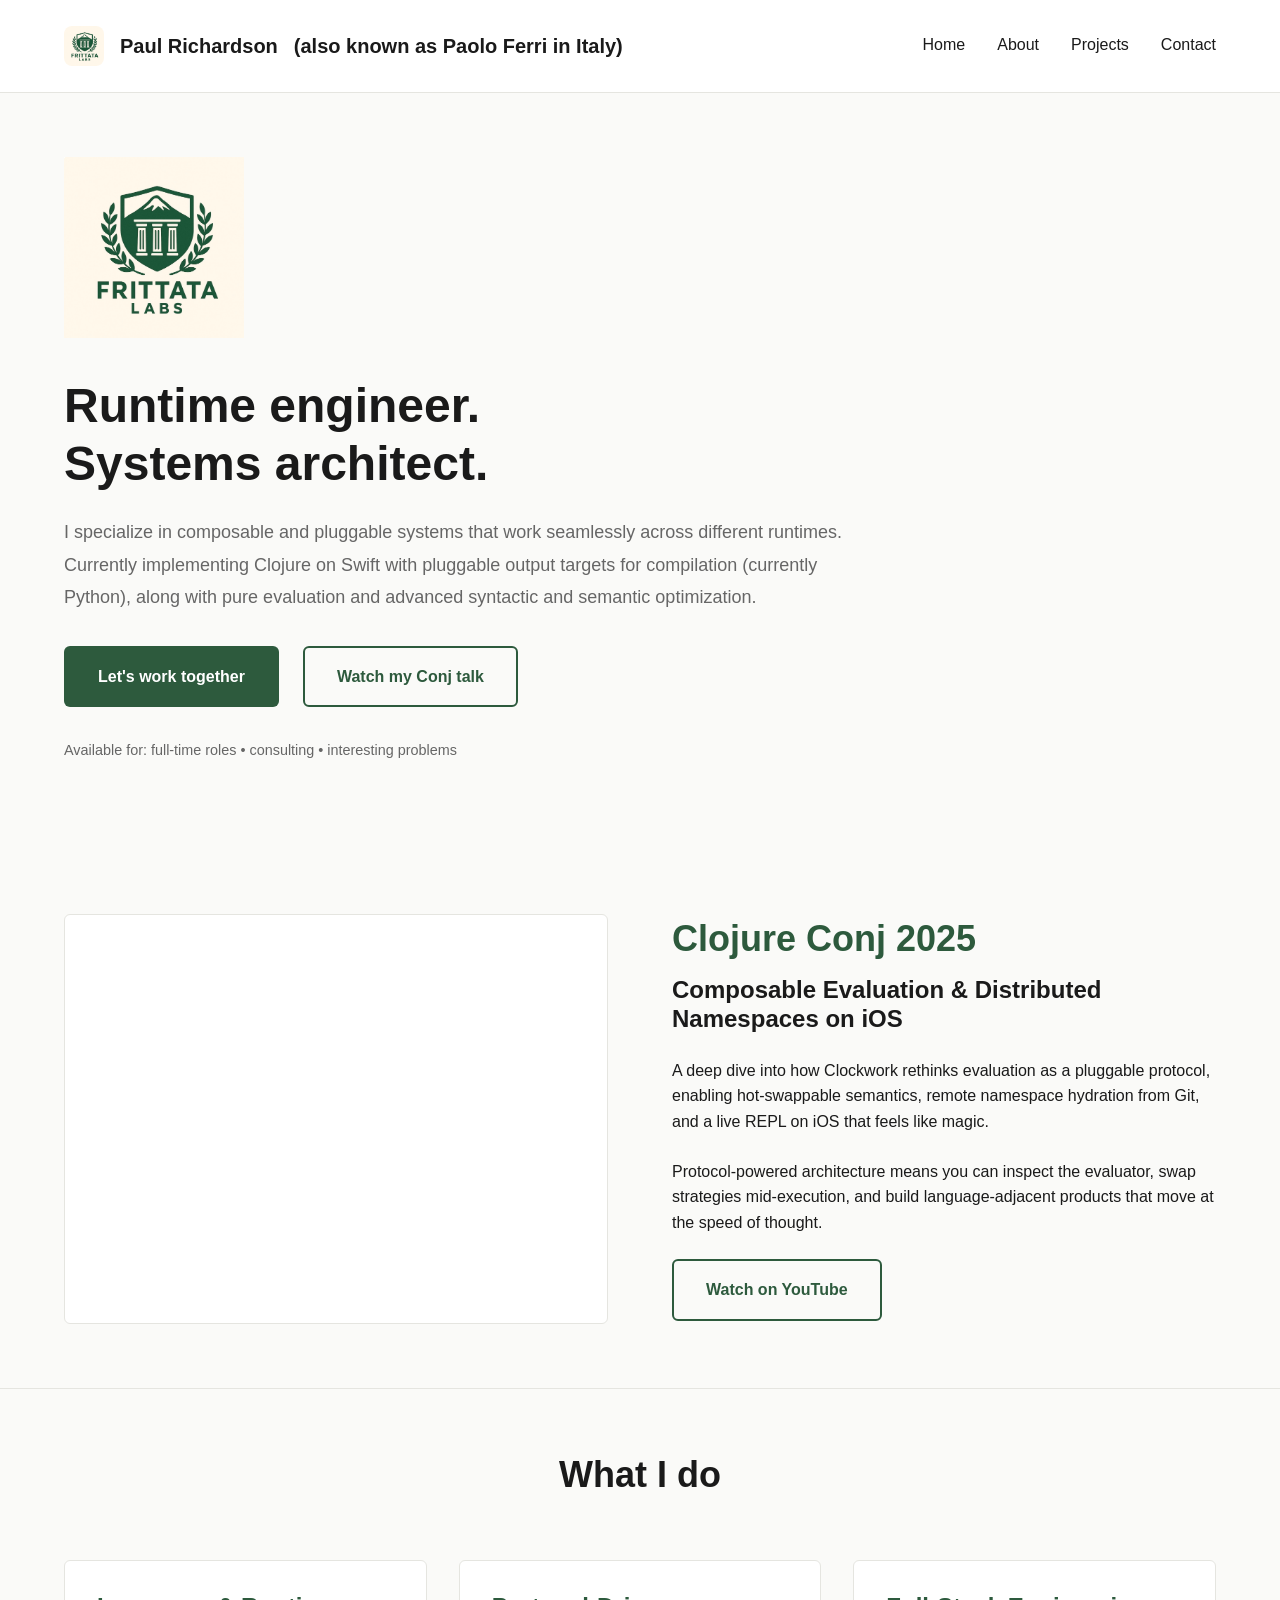
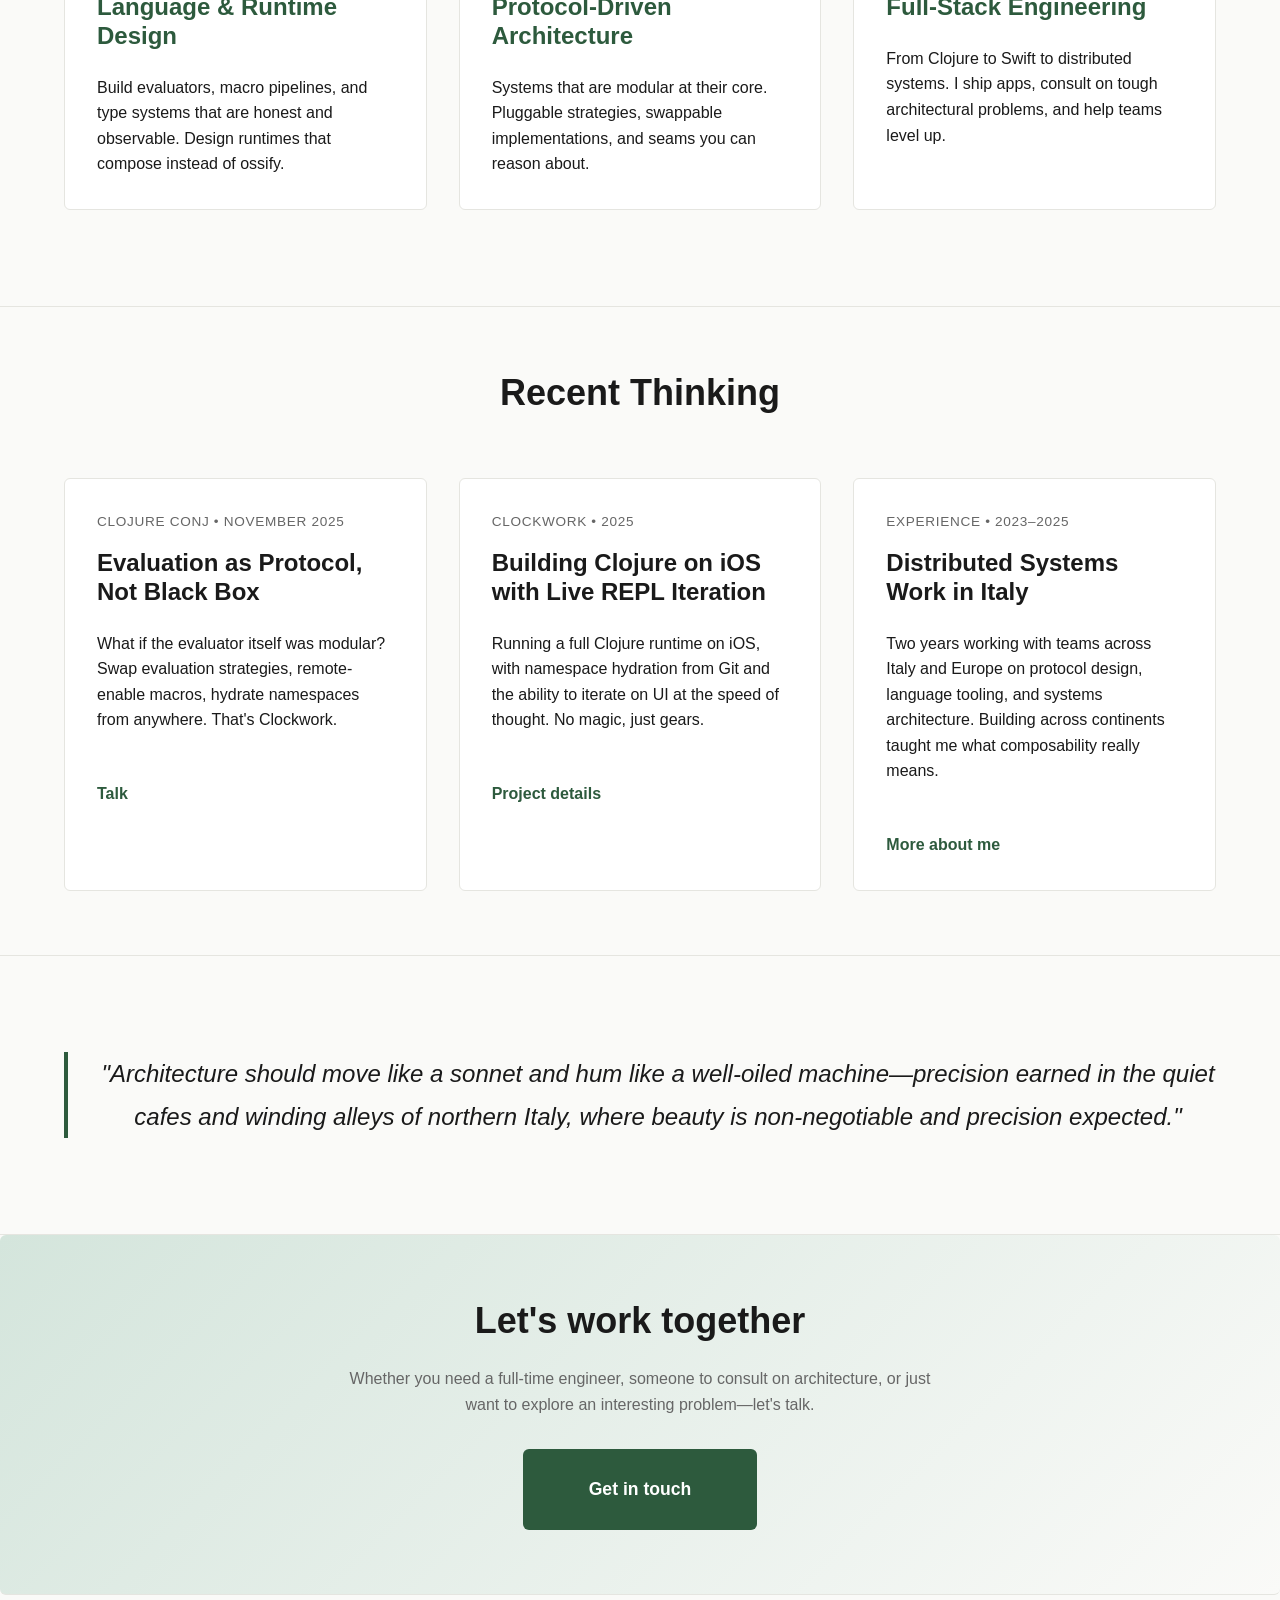
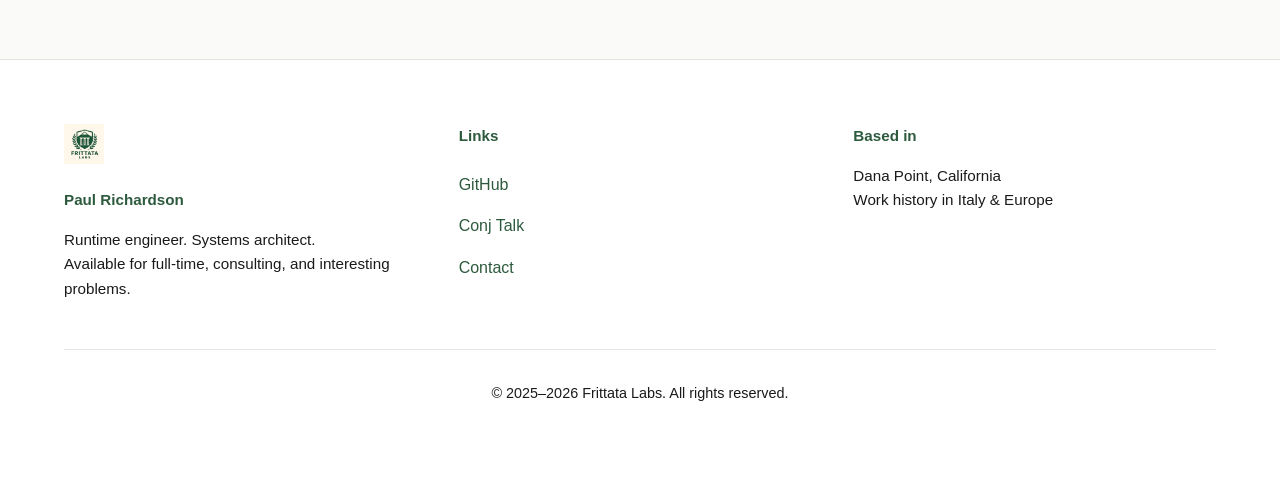
==== commit b0ff1152: "logo crop isn't working right, trying a jpeg instead of png" ====
--- a/index.html
+++ b/index.html
@@ -14,7 +14,7 @@
     <nav class="nav">
       <a href="/" class="brand">
         <div class="logo-shield">
-          <img src="/assets/images/logo.png" alt="Frittata Labs">
+          <img src="/assets/images/IMG_0360.jpeg" alt="Frittata Labs" class="brand-badge-img">
         </div>
         <span class="brand-name">Paul Richardson</span>
         <span class="brand-sub">(also known as Paolo Ferri in Italy)</span>
@@ -176,4 +176,4 @@
   </div>
 </footer>
 </body>
-</html>+</html>
--- a/assets/css/styles.css
+++ b/assets/css/styles.css
@@ -205,11 +205,18 @@
 }
 
 .logo-shield img {
-  width: 120px;
+  width: 40px;
   height: auto;
   object-fit: cover;
   object-position: center 0%;
   display: block;
+}
+
+.brand-badge-img {
+    width: 48px;
+    height: 48px;
+    border-radius: 8px;
+    object-fit: cover;
 }
 
 .brand-name {
